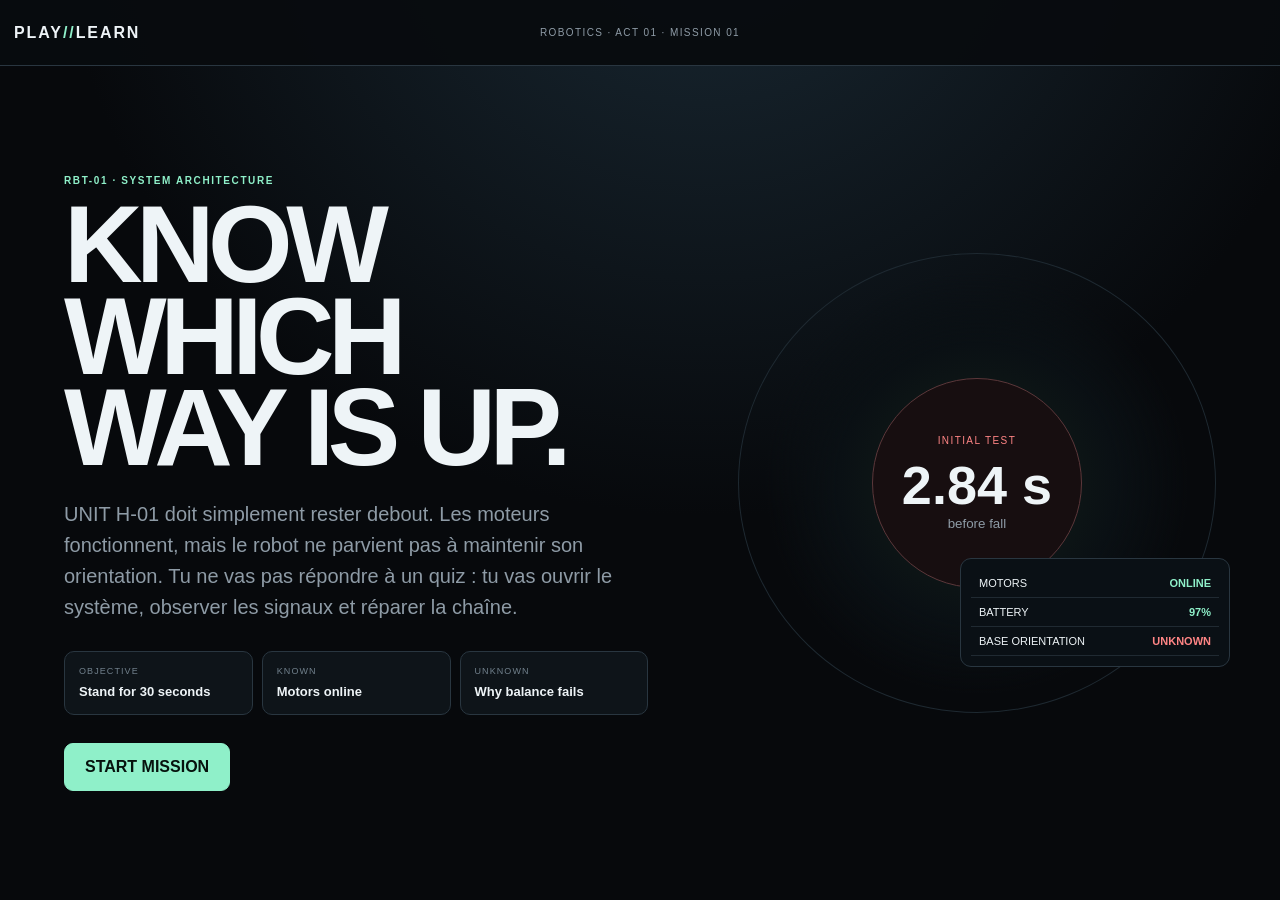
==== lab/index.html @ 09f9e892 "V005 UI — move mission controls into system panel" ====
<!doctype html>
<html lang="fr">
<head>
<meta charset="utf-8">
<meta name="viewport" content="width=device-width,initial-scale=1">
<meta name="description" content="PLAY//LEARN Robotics Mission 01 — Know Which Way Is Up">
<title>PLAY//LEARN — Mission 01</title>
<link rel="stylesheet" href="../assets/css/lab-v005.css">
</head>
<body>
<header class="topbar">
  <div class="topbar-inner">
    <a href="../" class="brand">PLAY<span>//</span>LEARN</a>
    <div class="mission-id">ROBOTICS · ACT 01 · MISSION 01</div>
    <div class="topbar-spacer" aria-hidden="true"></div>
  </div>
</header>

<main>
<section id="intro" class="intro">
  <div class="intro-copy">
    <div class="kicker">RBT-01 · SYSTEM ARCHITECTURE</div>
    <h1>KNOW WHICH<br>WAY IS UP.</h1>
    <p class="lead">UNIT H-01 doit simplement rester debout. Les moteurs fonctionnent, mais le robot ne parvient pas à maintenir son orientation. Tu ne vas pas répondre à un quiz : tu vas ouvrir le système, observer les signaux et réparer la chaîne.</p>
    <div class="brief">
      <div><span>OBJECTIVE</span><b>Stand for 30 seconds</b></div>
      <div><span>KNOWN</span><b>Motors online</b></div>
      <div><span>UNKNOWN</span><b>Why balance fails</b></div>
    </div>
    <button id="startBtn" class="primary big">START MISSION</button>
  </div>
  <div class="intro-visual">
    <div class="failure-card">
      <span>INITIAL TEST</span>
      <strong>2.84 s</strong>
      <small>before fall</small>
    </div>
    <div class="signal-stack">
      <div><span>MOTORS</span><b class="ok">ONLINE</b></div>
      <div><span>BATTERY</span><b class="ok">97%</b></div>
      <div><span>BASE ORIENTATION</span><b class="bad">UNKNOWN</b></div>
    </div>
  </div>
</section>

<section id="game" class="game hidden">
  <aside class="left panel">
    <div class="phase-block">
      <div class="kicker">LEARNING LOOP</div>
      <div id="phaseName" class="phase-name">HOOK</div>
      <div id="phaseGoal" class="phase-goal"></div>
      <div class="progress"><div id="progressFill"></div></div>
      <div id="phaseCount" class="phase-count">01 / 08</div>
    </div>

    <div id="instruction" class="instruction"></div>

    <div class="tool-section">
      <div class="section-label">LIVE CONTROLS</div>
      <div class="control-row">
        <label>IMU power</label>
        <button id="imuPower" class="toggle on">ONLINE</button>
      </div>
      <div id="sensorDelayControl" class="range-control locked">
        <label><span>Sensor data age</span><b id="delayValue">85 ms</b></label>
        <input id="sensorDelay" type="range" min="5" max="120" value="85">
      </div>
      <div id="controlDelayControl" class="range-control locked">
        <label><span>Control latency</span><b id="controlDelayValue">18 ms</b></label>
        <input id="controlDelay" type="range" min="5" max="90" value="18">
      </div>
    </div>

    <button id="continueBtn" class="primary wide" disabled>CONTINUE</button>
  </aside>

  <section class="center panel">
    <div class="stage-head">
      <div class="stage-title">
        <div class="kicker">PHYSICAL SYSTEM</div>
        <h2>Humanoid Lab</h2>
      </div>

      <div class="stage-actions">
        <button id="coachBtn" class="secondary utility-btn">ASK COACH</button>
        <button id="resetBtn" class="secondary utility-btn">RESET</button>
        <button id="runTestBtn" class="secondary run-btn">▶ RUN INITIAL TEST</button>
      </div>
    </div>

    <div id="stage" class="stage">
      <div class="floor"></div>
      <div class="balance-zone"></div>
      <div id="robot" class="robot">
        <div class="head"><div class="eye"></div></div>
        <div class="neck"></div>
        <div class="torso">
          <div class="imu-module" id="imuModule">IMU</div>
          <div class="compute-module">CPU</div>
        </div>
        <div class="arm left"></div>
        <div class="arm right"></div>
        <div class="leg left"><div class="foot"></div></div>
        <div class="leg right"><div class="foot"></div></div>
        <div class="grab-label">DRAG TORSO</div>
      </div>
      <div class="angle-guide">
        <span>-20°</span><span>0°</span><span>+20°</span>
      </div>
      <div id="failureStamp" class="failure-stamp hidden">FALL</div>
    </div>

    <div class="signals">
      <div class="signal">
        <span>ACTUAL BODY ANGLE</span>
        <b id="actualAngle">0.0°</b>
        <div class="signalbar"><i id="actualBar"></i></div>
      </div>
      <div class="signal">
        <span>IMU RAW</span>
        <b id="imuAngle">0.0°</b>
        <div class="signalbar"><i id="imuBar"></i></div>
      </div>
      <div class="signal">
        <span>ESTIMATED ANGLE</span>
        <b id="estimatedAngle">UNKNOWN</b>
        <div class="signalbar"><i id="estimateBar"></i></div>
      </div>
    </div>

    <div id="resultBox" class="result neutral">
      <strong>NO TEST RUN</strong>
      <span>Observe the system before making assumptions.</span>
    </div>
  </section>

  <aside class="right panel">
    <div class="kicker">SYSTEM FLOW</div>
    <h2>Information → Action</h2>
    <p class="micro">Les composants peuvent fonctionner séparément et pourtant le robot échoue si l'information n'arrive pas au bon endroit, au bon moment.</p>

    <div id="flow" class="flow">
      <div class="node" data-node="imu">
        <span>SENSOR</span><b>IMU</b><small id="imuNodeState">RAW DATA OK</small>
      </div>

      <div class="link broken" id="imuLink">
        <div class="wire"></div>
        <div id="plug" class="plug" title="Drag to estimator socket"></div>
        <div id="socket" class="socket"></div>
      </div>

      <div class="node" data-node="estimator">
        <span>ESTIMATION</span><b>STATE ESTIMATOR</b><small id="estNodeState">NO INPUT</small>
      </div>
      <div class="link fixed"><div class="wire"></div></div>
      <div class="node" data-node="control">
        <span>CONTROL</span><b>BALANCE CTRL</b><small id="controlNodeState">WAITING FOR STATE</small>
      </div>
      <div class="link fixed"><div class="wire"></div></div>
      <div class="node" data-node="motors">
        <span>PLANT</span><b>LEG MOTORS</b><small class="ok">ONLINE</small>
      </div>
    </div>

    <div class="diagnostics">
      <div class="section-label">DIAGNOSTICS</div>
      <div class="metric"><span>State confidence</span><b id="stateConfidence">0%</b></div>
      <div class="metric"><span>Control response</span><b id="controlResponse">92%</b></div>
      <div class="metric"><span>Balance margin</span><b id="balanceMargin">18%</b></div>
    </div>

    <div class="log-wrap">
      <div class="section-label">SYSTEM LOG</div>
      <pre id="systemLog">SYSTEM BOOT
MOTORS ........ ONLINE
IMU ........... ONLINE
STATE ......... UNAVAILABLE</pre>
    </div>
  </aside>
</section>

<div id="coachPanel" class="coach-panel hidden">
  <div class="coach-head">
    <div><span>PLAY//LEARN COACH</span><b>Contextual hint</b></div>
    <button id="closeCoach" class="ghost">×</button>
  </div>
  <p id="coachText"></p>
</div>

<div id="conceptReveal" class="modal hidden">
  <div class="modal-card">
    <div class="kicker">NAME WHAT YOU JUST DISCOVERED</div>
    <h2 id="conceptTitle">STATE ESTIMATION</h2>
    <p id="conceptText"></p>
    <div class="concept-chain">MEASUREMENT <span>→</span> ESTIMATE <span>→</span> CONTROL <span>→</span> ACTION</div>
    <button id="conceptContinue" class="primary">USE IT</button>
  </div>
</div>

<div id="completeModal" class="modal hidden">
  <div class="modal-card complete-card">
    <div class="kicker">MISSION COMPLETE</div>
    <h2>ORIENTATION STACK INSTALLED.</h2>
    <p>Tu n'as pas mémorisé une définition. Tu as observé un IMU, supprimé son signal, réparé sa connexion, corrigé son timing, puis distingué une panne de contrôle d'une panne de sensing.</p>
    <div class="mastery">
      <div><span>IMU</span><b>EXPLORED</b></div>
      <div><span>STATE ESTIMATION</span><b>APPLIED</b></div>
      <div><span>CONTROL</span><b>SEEN</b></div>
    </div>
    <div class="unlock-card"><span>PERSISTENT ROBOT UNLOCK</span><b>ORIENTATION STACK</b></div>
    <a href="../#campaign" class="primary buttonlink">RETURN TO CAMPAIGN</a>
  </div>
</div>

<script src="../assets/js/lab-v005.js"></script>
</body>
</html>
---- assets/css/lab-v005.css ----
*{box-sizing:border-box}
:root{
--bg:#07090c;--panel:#10161c;--panel2:#171f27;--line:#293640;--text:#eef4f7;
--muted:#8e9ba6;--mint:#8ff0c9;--bad:#ff8585;--warn:#f2cf73;--blue:#89b9ff;
}
body{margin:0;background:radial-gradient(circle at 55% -15%,#1a2a35,#07090c 52%);color:var(--text);font-family:Arial,Helvetica,sans-serif;min-height:100vh}
button,a{font:inherit}.hidden{display:none!important}
.topbar{
  height:66px;
  border-bottom:1px solid var(--line);
  background:#080b0ef0;
  position:sticky;
  top:0;
  z-index:30;
}
.topbar-inner{
  max-width:1560px;
  height:100%;
  margin:0 auto;
  padding:0 14px;
  display:grid;
  grid-template-columns:1fr auto 1fr;
  align-items:center;
}
.topbar-spacer{min-width:1px}
.brand{text-decoration:none;color:var(--text);font-weight:900;letter-spacing:.12em}.brand span{color:var(--mint)}
.mission-id{font-size:10px;letter-spacing:.14em;color:var(--muted)}
button,.buttonlink{border:1px solid var(--line);border-radius:9px;padding:10px 13px;cursor:pointer;text-decoration:none}
.primary{background:var(--mint);border-color:var(--mint);color:#06120d;font-weight:900}.secondary{background:#1a242c;color:var(--text)}.ghost{background:transparent;color:var(--muted)}
button:disabled{opacity:.28;cursor:not-allowed}.wide{width:100%;margin-top:16px}.big{padding:14px 20px}
.kicker,.section-label{font-size:10px;letter-spacing:.16em;color:var(--mint);font-weight:900}.section-label{color:#6f7f8c;margin-bottom:8px}
.intro{min-height:calc(100vh - 66px);max-width:1320px;margin:auto;padding:6vh 5vw;display:grid;grid-template-columns:1.1fr .9fr;align-items:center;gap:7vw}
.intro h1{font-size:clamp(60px,8.5vw,122px);line-height:.84;letter-spacing:-.06em;margin:13px 0 25px}.lead{font-size:20px;line-height:1.55;color:var(--muted);max-width:760px}.brief{display:grid;grid-template-columns:repeat(3,1fr);gap:9px;margin:28px 0}.brief div{padding:14px;border:1px solid var(--line);border-radius:10px;background:#0e1419}.brief span{display:block;font-size:9px;color:#71808c;letter-spacing:.12em;margin-bottom:6px}.brief b{font-size:13px}
.intro-visual{position:relative;min-height:460px;border:1px solid #1e2931;border-radius:50%;display:grid;place-items:center;background:radial-gradient(circle,#142119 0,#0a1014 42%,transparent 64%)}.failure-card{width:210px;height:210px;border-radius:50%;display:flex;flex-direction:column;align-items:center;justify-content:center;border:1px solid #5b373a;background:#170e10}.failure-card span{font-size:10px;color:var(--bad);letter-spacing:.14em}.failure-card strong{font-size:54px;margin-top:8px}.failure-card small{color:var(--muted)}
.signal-stack{position:absolute;right:-15px;bottom:45px;width:270px;background:#0a1015;border:1px solid var(--line);border-radius:11px;padding:10px}.signal-stack div{display:flex;justify-content:space-between;padding:8px;border-bottom:1px solid #202a32;font-size:11px}.ok{color:var(--mint)!important}.bad{color:var(--bad)!important}

.game{max-width:1560px;margin:auto;padding:14px;display:grid;grid-template-columns:285px minmax(560px,1fr) 330px;gap:10px;min-height:calc(100vh - 66px)}
.panel{background:linear-gradient(180deg,var(--panel2),var(--panel));border:1px solid var(--line);border-radius:13px;padding:15px}.left,.right{align-self:stretch}
.phase-name{font-size:31px;font-weight:900;letter-spacing:-.03em;margin-top:5px}.phase-goal{font-size:12px;color:var(--muted);line-height:1.45;margin:8px 0 13px}.progress{height:6px;background:#212a31;border-radius:7px;overflow:hidden}.progress div{height:100%;background:var(--mint);transition:.3s}.phase-count{text-align:right;font-size:9px;color:#64727d;margin-top:5px}
.instruction{min-height:130px;margin:16px 0;padding:14px;border:1px solid #33423e;border-radius:10px;background:#0b1312;font-size:13px;line-height:1.55}.instruction b{color:var(--mint)}
.tool-section{margin-top:12px}.control-row{display:flex;align-items:center;justify-content:space-between;padding:11px 0;border-bottom:1px solid #222d35;font-size:12px}.toggle{background:#18241f;color:var(--mint)}.toggle.off{background:#211416;color:var(--bad);border-color:#58363a}
.range-control{padding:12px 0;border-bottom:1px solid #222d35}.range-control label{display:flex;justify-content:space-between;font-size:11px}.range-control label b{color:var(--mint)}input[type=range]{width:100%;margin-top:8px}.range-control.locked{opacity:.25;pointer-events:none}

.stage-head{
  min-height:52px;
  display:flex;
  align-items:flex-start;
  justify-content:space-between;
  gap:18px;
}
.stage-title{
  flex:1 1 auto;
  min-width:0;
}
.stage-actions{
  flex:0 0 auto;
  display:flex;
  align-items:center;
  justify-content:flex-end;
  gap:7px;
  padding-top:0;
}
.stage-actions button{
  white-space:nowrap;
}
.utility-btn{
  min-width:82px;
  height:36px;
  padding:0 12px;
  color:#a9b6be;
  background:#131c23;
}
.utility-btn:hover{
  color:var(--text);
  border-color:#465763;
  background:#19242c;
}
.run-btn{
  height:36px;
  min-width:145px;
  padding:0 14px;
  color:var(--text);
  background:#172129;
}.stage-head h2,.right h2{margin:4px 0 8px;font-size:25px}.stage{height:535px;border:1px solid #202a32;border-radius:12px;background:
linear-gradient(transparent 49.8%,#141c22 50%,transparent 50.2%),
linear-gradient(90deg,transparent 49.8%,#141c22 50%,transparent 50.2%),#090e12;
position:relative;overflow:hidden;margin-top:8px;touch-action:none}.floor{position:absolute;left:0;right:0;bottom:72px;height:2px;background:#4c5862}.balance-zone{position:absolute;bottom:66px;left:50%;transform:translateX(-50%);width:140px;height:12px;border:1px solid #395448;border-radius:50%;background:#10201a}
.robot{position:absolute;width:270px;height:420px;left:50%;bottom:75px;transform:translateX(-50%) rotate(0deg);transform-origin:50% 88%;transition:transform .12s;cursor:ew-resize;user-select:none}
.head{position:absolute;left:98px;top:5px;width:74px;height:60px;border:2px solid #83929d;border-radius:14px;background:#222e37}.eye{width:28px;height:7px;background:var(--mint);border-radius:6px;margin:24px auto}.neck{position:absolute;left:126px;top:65px;width:18px;height:23px;background:#697680}.torso{position:absolute;left:65px;top:88px;width:140px;height:146px;border:2px solid #82919d;border-radius:18px;background:#27343e}.imu-module{position:absolute;left:18px;top:24px;padding:7px 9px;background:#17372b;border:1px solid #4e7a69;color:var(--mint);font-size:9px;font-weight:900;border-radius:5px}.compute-module{position:absolute;right:16px;bottom:23px;padding:7px 9px;background:#1e2932;border:1px solid #45535e;color:#a5b1b9;font-size:9px;font-weight:900;border-radius:5px}.arm{position:absolute;top:102px;width:27px;height:145px;background:#6d7a84;border-radius:9px}.arm.left{left:30px;transform:rotate(7deg)}.arm.right{right:30px;transform:rotate(-7deg)}.leg{position:absolute;top:234px;width:38px;height:150px;background:#78858f;border-radius:8px}.leg.left{left:80px}.leg.right{right:80px}.foot{position:absolute;bottom:-20px;width:65px;height:22px;background:#303a43;border-radius:6px}.leg.left .foot{right:0}.leg.right .foot{left:0}.grab-label{position:absolute;left:94px;top:160px;font-size:8px;letter-spacing:.12em;color:#72808a;pointer-events:none}.angle-guide{position:absolute;bottom:16px;left:15%;right:15%;display:flex;justify-content:space-between;color:#56636d;font-size:9px}.failure-stamp{position:absolute;right:35px;top:30px;color:var(--bad);font-size:30px;font-weight:900;letter-spacing:.12em;transform:rotate(-8deg);border:2px solid var(--bad);padding:6px 9px}
.signals{display:grid;grid-template-columns:repeat(3,1fr);gap:7px;margin-top:8px}.signal{padding:11px;border:1px solid #222e36;border-radius:9px;background:#0c1115}.signal span{display:block;font-size:8px;letter-spacing:.1em;color:#667580}.signal b{display:block;font-size:18px;margin:5px 0}.signalbar{height:4px;background:#202830;border-radius:5px;overflow:hidden}.signalbar i{display:block;height:100%;width:50%;background:var(--mint);transition:.15s}
.result{margin-top:8px;padding:12px;border:1px solid var(--line);border-radius:9px;display:flex;justify-content:space-between;gap:15px;font-size:11px}.result span{color:var(--muted)}.result.pass{border-color:#365c50;background:#0c1713}.result.pass strong{color:var(--mint)}.result.fail{border-color:#693c40;background:#180f11}.result.fail strong{color:var(--bad)}

.micro{font-size:11px;color:var(--muted);line-height:1.45}.flow{margin:14px 0}.node{border:1px solid var(--line);border-radius:10px;padding:10px;background:#0b1015}.node span{display:block;font-size:8px;letter-spacing:.12em;color:#667681}.node b{font-size:13px}.node small{display:block;margin-top:4px;color:var(--muted)}.link{height:42px;position:relative}.link .wire{position:absolute;left:50%;top:0;bottom:0;width:1px;background:#53616b}.link.broken .wire{height:17px}.plug{position:absolute;width:16px;height:16px;left:calc(50% - 8px);top:11px;border-radius:50%;background:var(--warn);border:2px solid #7a682e;cursor:grab;z-index:4}.socket{position:absolute;width:20px;height:20px;left:calc(50% - 10px);bottom:-2px;border-radius:50%;border:2px dashed #53616b;background:#0b1015}.link.connected .wire{height:100%;background:var(--mint)}.link.connected .plug{bottom:-1px;top:auto;background:var(--mint);border-color:#4c7867}.link.connected .socket{border-style:solid;border-color:var(--mint)}
.diagnostics{margin-top:15px}.metric{display:flex;justify-content:space-between;padding:9px 0;border-bottom:1px solid #222c34;font-size:11px}.metric b{color:var(--mint)}.log-wrap{margin-top:15px}.log-wrap pre{white-space:pre-wrap;background:#080c10;border:1px solid #202a32;border-radius:8px;padding:10px;font-size:10px;line-height:1.5;color:#94a4af;min-height:112px}

.coach-panel{position:fixed;right:22px;top:82px;width:min(390px,calc(100vw - 44px));padding:15px;border:1px solid #385348;background:#0a1310;box-shadow:0 20px 60px #0008;border-radius:12px;z-index:50}.coach-head{display:flex;justify-content:space-between}.coach-head span{display:block;color:var(--mint);font-size:9px;letter-spacing:.14em}.coach-head b{font-size:14px}.coach-panel p{color:#b6c3ca;line-height:1.5;font-size:13px}
.modal{position:fixed;inset:0;background:#05070adc;display:grid;place-items:center;padding:20px;z-index:70}.modal-card{width:min(680px,100%);background:linear-gradient(180deg,#182129,#0e1419);border:1px solid #33414b;border-radius:15px;padding:28px}.modal-card h2{font-size:42px;letter-spacing:-.04em;margin:8px 0 12px}.modal-card p{color:#a9b6be;line-height:1.55}.concept-chain{margin:22px 0;padding:15px;border:1px solid #31423c;background:#0b1412;border-radius:9px;display:flex;justify-content:space-between;color:#9fb0b8;font-size:11px;font-weight:900}.concept-chain span{color:var(--mint)}.mastery{display:grid;grid-template-columns:repeat(3,1fr);gap:7px;margin:20px 0}.mastery div,.unlock-card{border:1px solid #2d3b45;border-radius:9px;padding:12px}.mastery span,.unlock-card span{display:block;font-size:8px;letter-spacing:.12em;color:#70808b}.mastery b{display:block;margin-top:5px;color:var(--mint)}.unlock-card{margin:10px 0 20px;border-color:#426456;background:#0d1713}.unlock-card b{display:block;font-size:25px;color:var(--mint);margin-top:5px}
@media(max-width:1150px){.game{grid-template-columns:250px 1fr}.right{grid-column:1/-1}.flow{display:grid;grid-template-columns:1fr 42px 1fr 42px 1fr 42px 1fr;align-items:center}.link{height:auto;min-height:40px}.link .wire{left:0;right:0;top:50%;bottom:auto;width:auto;height:1px}.link.broken .wire{width:40%}.plug{left:30%;top:calc(50% - 8px)}.socket{right:-2px;left:auto;bottom:auto;top:calc(50% - 10px)}.link.connected .wire{width:100%;height:1px}.link.connected .plug{right:-1px;left:auto;top:calc(50% - 8px);bottom:auto}}
@media(max-width:820px){.mission-id{display:none}.intro{grid-template-columns:1fr}.intro-visual{min-height:360px}.brief{grid-template-columns:1fr}.game{grid-template-columns:1fr}.signals{grid-template-columns:1fr}.stage{height:500px}.flow{display:block}.link{height:42px}.link .wire{left:50%;right:auto;top:0;bottom:0;width:1px;height:auto}.link.broken .wire{width:1px;height:17px}.plug{left:calc(50% - 8px);top:11px}.socket{left:calc(50% - 10px);right:auto;bottom:-2px;top:auto}.link.connected .wire{height:100%;width:1px}.link.connected .plug{left:calc(50% - 8px);bottom:-1px;top:auto}.mastery{grid-template-columns:1fr}}


/* V005 LAYOUT REWRITE — mission controls belong to the physical-system header */
@media(max-width:900px){
  .topbar-inner{
    grid-template-columns:1fr auto;
  }
  .topbar-spacer{
    display:none;
  }
  .mission-id{
    text-align:right;
  }
  .stage-head{
    display:block;
  }
  .stage-actions{
    justify-content:flex-start;
    margin-top:10px;
    flex-wrap:wrap;
  }
}
@media(max-width:560px){
  .stage-actions{
    display:grid;
    grid-template-columns:1fr 1fr;
  }
  .stage-actions .run-btn{
    grid-column:1/-1;
    width:100%;
  }
  .utility-btn{
    width:100%;
  }
}
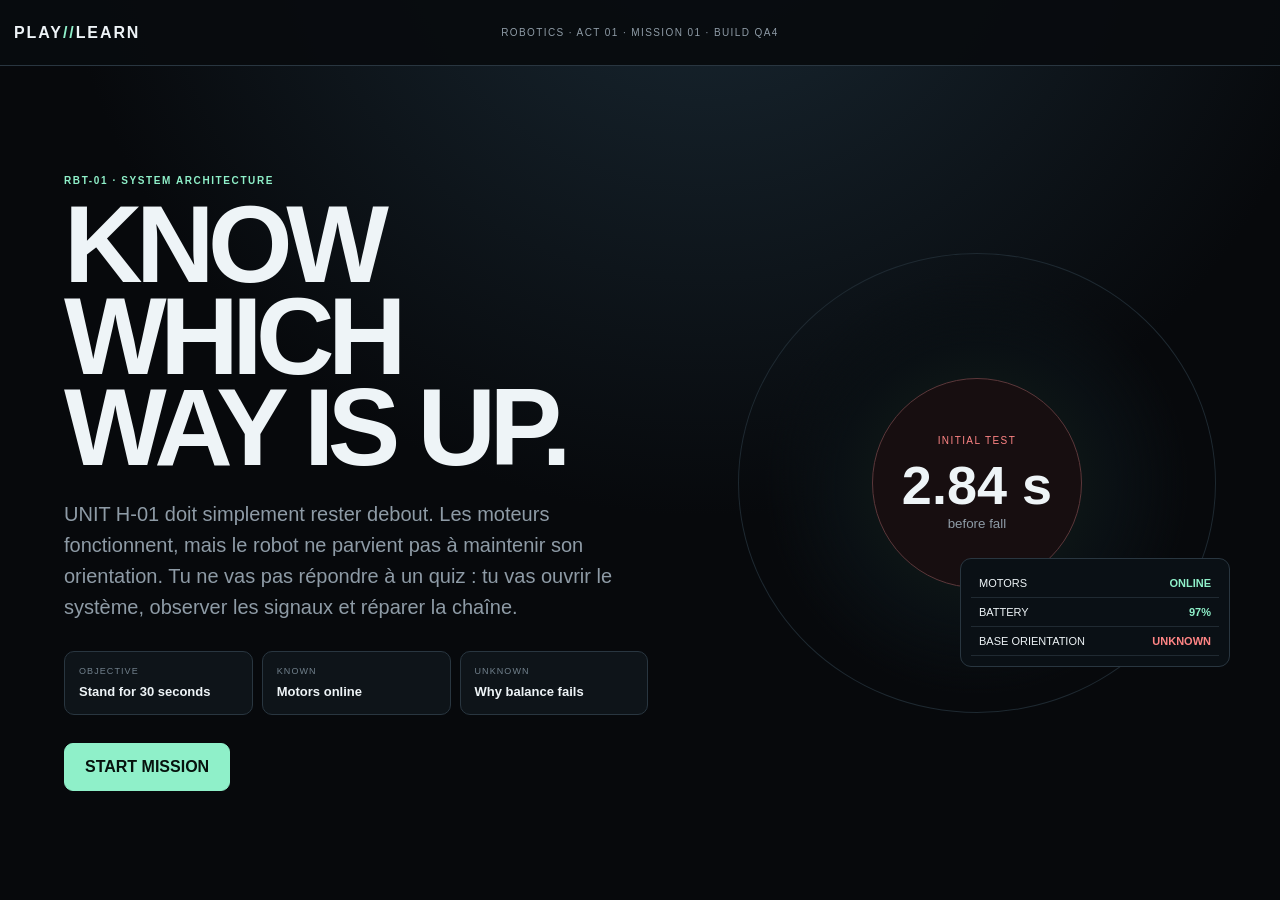
==== commit dad46aae: "QA4 — force coherent Mission 01 assets and build marker" ====
--- a/lab/index.html
+++ b/lab/index.html
@@ -5,13 +5,13 @@
 <meta name="viewport" content="width=device-width,initial-scale=1">
 <meta name="description" content="PLAY//LEARN Robotics Mission 01 — Know Which Way Is Up">
 <title>PLAY//LEARN — Mission 01</title>
-<link rel="stylesheet" href="../assets/css/lab-v005.css">
+<link rel="stylesheet" href="../assets/css/lab-v005.css?v=qa4-20260810">
 </head>
 <body>
 <header class="topbar">
   <div class="topbar-inner">
     <a href="../" class="brand">PLAY<span>//</span>LEARN</a>
-    <div class="mission-id">ROBOTICS · ACT 01 · MISSION 01</div>
+    <div class="mission-id">ROBOTICS · ACT 01 · MISSION 01 · BUILD QA4</div>
     <div class="topbar-spacer" aria-hidden="true"></div>
   </div>
 </header>
@@ -27,7 +27,7 @@
       <div><span>KNOWN</span><b>Motors online</b></div>
       <div><span>UNKNOWN</span><b>Why balance fails</b></div>
     </div>
-    <button id="startBtn" class="primary big">START MISSION</button>
+    <button id="startBtn" type="button" class="primary big">START MISSION</button>
   </div>
   <div class="intro-visual">
     <div class="failure-card">
@@ -55,9 +55,17 @@
 
     <div id="instruction" class="instruction"></div>
 
+    <div id="taskStatus" class="task-status">
+      <div class="task-status-head">
+        <span>NEXT ACTION</span>
+        <b id="nextActionTitle">RUN INITIAL TEST</b>
+      </div>
+      <div id="taskChecklist" class="task-checklist"></div>
+    </div>
+
     <div class="tool-section">
       <div class="section-label">LIVE CONTROLS</div>
-      <div class="control-row">
+      <div id="imuPowerControl" class="control-row">
         <label>IMU power</label>
         <button id="imuPower" class="toggle on">ONLINE</button>
       </div>
@@ -70,15 +78,13 @@
         <input id="controlDelay" type="range" min="5" max="90" value="18">
       </div>
     </div>
-
-    <button id="continueBtn" class="primary wide" disabled>CONTINUE</button>
   </aside>
 
   <section class="center panel">
     <div class="stage-head">
       <div class="stage-title">
         <div class="kicker">PHYSICAL SYSTEM</div>
-        <h2>Humanoid Lab</h2>
+        <h2>H-01 Systems Lab</h2>
       </div>
 
       <div class="stage-actions">
@@ -102,7 +108,7 @@
         <div class="arm right"></div>
         <div class="leg left"><div class="foot"></div></div>
         <div class="leg right"><div class="foot"></div></div>
-        <div class="grab-label">DRAG TORSO</div>
+        <div id="grab-label" class="grab-label">DRAG LEFT ↔ RIGHT</div>
       </div>
       <div class="angle-guide">
         <span>-20°</span><span>0°</span><span>+20°</span>
@@ -146,8 +152,9 @@
 
       <div class="link broken" id="imuLink">
         <div class="wire"></div>
-        <div id="plug" class="plug" title="Drag to estimator socket"></div>
-        <div id="socket" class="socket"></div>
+        <div id="plug" class="plug" title="Drag or click to connect"></div>
+        <div id="socket" class="socket" title="Estimator input socket"></div>
+        <div id="connectHint" class="connect-hint">DRAG OR CLICK</div>
       </div>
 
       <div class="node" data-node="estimator">
@@ -179,6 +186,8 @@
     </div>
   </aside>
 </section>
+
+<div id="phaseToast" class="phase-toast hidden"></div>
 
 <div id="coachPanel" class="coach-panel hidden">
   <div class="coach-head">
@@ -209,10 +218,13 @@
       <div><span>CONTROL</span><b>SEEN</b></div>
     </div>
     <div class="unlock-card"><span>PERSISTENT ROBOT UNLOCK</span><b>ORIENTATION STACK</b></div>
-    <a href="../#campaign" class="primary buttonlink">RETURN TO CAMPAIGN</a>
+    <div class="complete-actions">
+      <a href="../#campaign" class="secondary buttonlink">CAMPAIGN</a>
+      <a href="./mission-02.html" class="primary buttonlink">NEXT MISSION →</a>
+    </div>
   </div>
 </div>
 
-<script src="../assets/js/lab-v005.js"></script>
+<script src="../assets/js/lab-v005.js?v=qa4-20260810"></script>
 </body>
 </html>
--- a/assets/css/lab-v005.css
+++ b/assets/css/lab-v005.css
@@ -132,3 +132,22 @@
     width:100%;
   }
 }
+
+.complete-actions{display:flex;gap:8px;align-items:center}
+
+
+/* === MISSION 01 QA / GUIDANCE FIX === */
+.task-status{margin:12px 0 16px;padding:12px;border:1px solid #33443e;border-radius:10px;background:#0a1210}
+.task-status-head span{display:block;font-size:8px;letter-spacing:.14em;color:#6f8179;margin-bottom:4px}
+.task-status-head b{display:block;color:var(--mint);font-size:12px;line-height:1.3}
+.task-checklist{display:grid;gap:6px;margin-top:10px}
+.check-item{display:flex;gap:8px;align-items:center;color:#80909b;font-size:10px}
+.check-item i{font-style:normal;width:14px;color:#65747e}.check-item.done{color:#c8d5d0}.check-item.done i{color:var(--mint)}
+.control-row.locked{opacity:.25;pointer-events:none}
+.focus-target{position:relative;z-index:6;box-shadow:0 0 0 1px var(--mint),0 0 0 5px #8ff0c912,0 0 28px #8ff0c91e!important;animation:focusPulse 1.35s ease-in-out infinite}
+@keyframes focusPulse{50%{box-shadow:0 0 0 1px var(--mint),0 0 0 8px #8ff0c90b,0 0 38px #8ff0c928}}
+.robot.focus-target{border-radius:18px}.grab-label{background:#0b1713dd;border:1px solid #426557;border-radius:6px;padding:6px 8px;color:var(--mint)!important;font-weight:900;letter-spacing:.1em;left:82px!important;top:154px!important}
+.connect-hint{position:absolute;left:calc(50% + 20px);top:8px;font-size:7px;letter-spacing:.1em;color:var(--warn);white-space:nowrap}
+.plug.selected{box-shadow:0 0 0 4px #f2cf7322,0 0 16px #f2cf73;background:#ffe18b}.socket.focus-target{box-shadow:0 0 0 2px var(--mint),0 0 18px #8ff0c933!important}
+.phase-toast{position:fixed;left:50%;top:84px;transform:translateX(-50%);z-index:90;padding:10px 14px;border-radius:8px;border:1px solid #436254;background:#0b1713;color:var(--mint);font-size:10px;font-weight:900;letter-spacing:.1em;box-shadow:0 12px 35px #0008}
+.result b{color:var(--mint)}
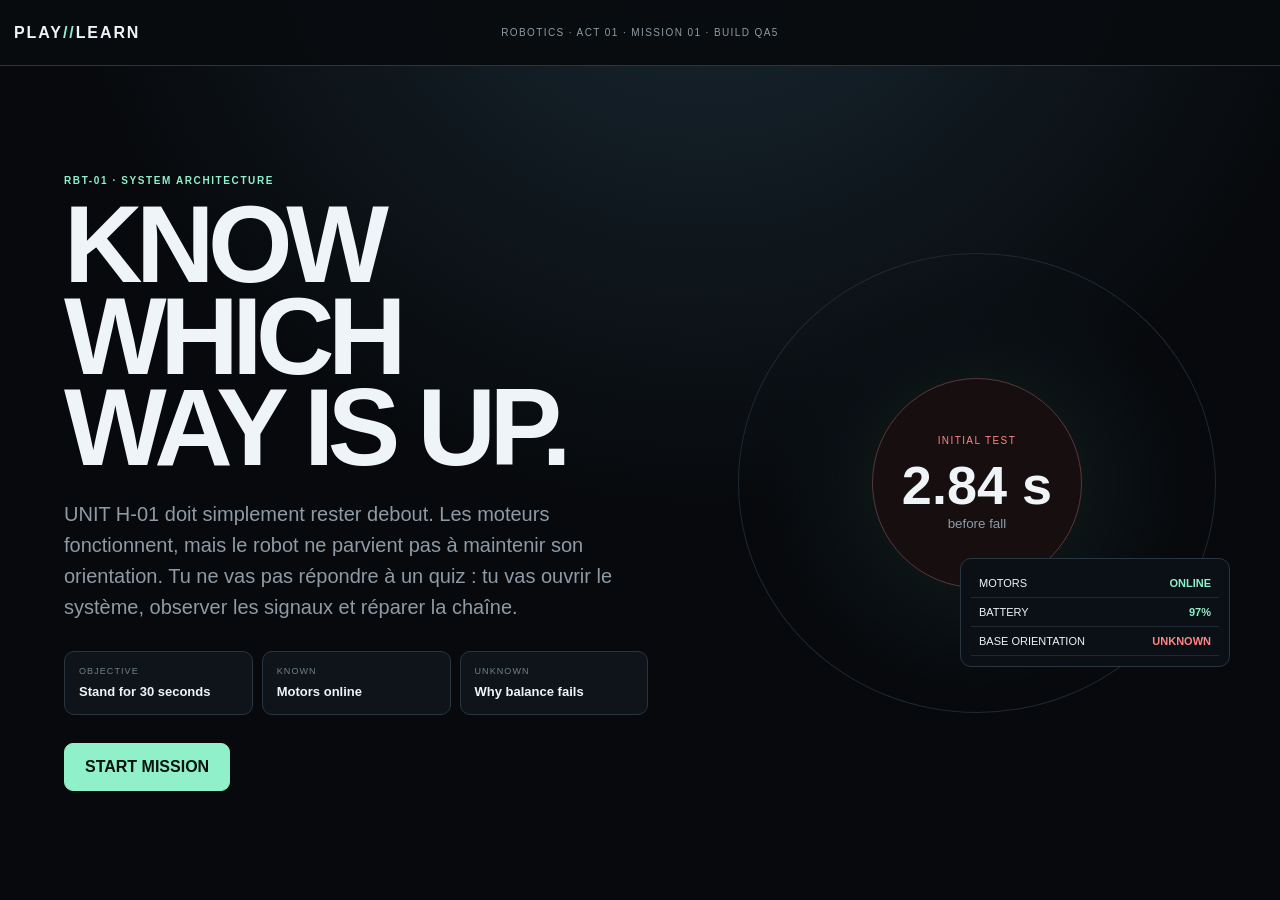
==== commit f7da128a: "QA5 Mission 01 — load pedagogical investigation build" ====
--- a/lab/index.html
+++ b/lab/index.html
@@ -5,13 +5,14 @@
 <meta name="viewport" content="width=device-width,initial-scale=1">
 <meta name="description" content="PLAY//LEARN Robotics Mission 01 — Know Which Way Is Up">
 <title>PLAY//LEARN — Mission 01</title>
-<link rel="stylesheet" href="../assets/css/lab-v005.css?v=qa4-20260810">
+<link rel="stylesheet" href="../assets/css/lab-v005.css?v=qa5-20260810">
+<link rel="stylesheet" href="../assets/css/mission-qa5.css?v=qa5-20260810">
 </head>
 <body>
 <header class="topbar">
   <div class="topbar-inner">
     <a href="../" class="brand">PLAY<span>//</span>LEARN</a>
-    <div class="mission-id">ROBOTICS · ACT 01 · MISSION 01 · BUILD QA4</div>
+    <div class="mission-id">ROBOTICS · ACT 01 · MISSION 01 · BUILD QA5</div>
     <div class="topbar-spacer" aria-hidden="true"></div>
   </div>
 </header>
@@ -55,17 +56,14 @@
 
     <div id="instruction" class="instruction"></div>
 
-    <div id="taskStatus" class="task-status">
-      <div class="task-status-head">
-        <span>NEXT ACTION</span>
-        <b id="nextActionTitle">RUN INITIAL TEST</b>
-      </div>
+    <div id="taskStatus" class="task-status hidden">
+      <div class="task-status-head"><span>NEXT ACTION</span><b id="nextActionTitle"></b></div>
       <div id="taskChecklist" class="task-checklist"></div>
     </div>
 
     <div class="tool-section">
       <div class="section-label">LIVE CONTROLS</div>
-      <div id="imuPowerControl" class="control-row">
+      <div id="imuPowerControl" class="control-row locked">
         <label>IMU power</label>
         <button id="imuPower" class="toggle on">ONLINE</button>
       </div>
@@ -86,7 +84,6 @@
         <div class="kicker">PHYSICAL SYSTEM</div>
         <h2>H-01 Systems Lab</h2>
       </div>
-
       <div class="stage-actions">
         <button id="coachBtn" class="secondary utility-btn">ASK COACH</button>
         <button id="resetBtn" class="secondary utility-btn">RESET</button>
@@ -95,136 +92,55 @@
     </div>
 
     <div id="stage" class="stage">
-      <div class="floor"></div>
-      <div class="balance-zone"></div>
+      <div class="floor"></div><div class="balance-zone"></div>
       <div id="robot" class="robot">
-        <div class="head"><div class="eye"></div></div>
-        <div class="neck"></div>
-        <div class="torso">
-          <div class="imu-module" id="imuModule">IMU</div>
-          <div class="compute-module">CPU</div>
-        </div>
-        <div class="arm left"></div>
-        <div class="arm right"></div>
-        <div class="leg left"><div class="foot"></div></div>
-        <div class="leg right"><div class="foot"></div></div>
+        <div class="head"><div class="eye"></div></div><div class="neck"></div>
+        <div class="torso"><div class="imu-module" id="imuModule">IMU</div><div class="compute-module">CPU</div></div>
+        <div class="arm left"></div><div class="arm right"></div>
+        <div class="leg left"><div class="foot"></div></div><div class="leg right"><div class="foot"></div></div>
         <div id="grab-label" class="grab-label">DRAG LEFT ↔ RIGHT</div>
       </div>
-      <div class="angle-guide">
-        <span>-20°</span><span>0°</span><span>+20°</span>
-      </div>
+      <div class="angle-guide"><span>-20°</span><span>0°</span><span>+20°</span></div>
       <div id="failureStamp" class="failure-stamp hidden">FALL</div>
     </div>
 
     <div class="signals">
-      <div class="signal">
-        <span>ACTUAL BODY ANGLE</span>
-        <b id="actualAngle">0.0°</b>
-        <div class="signalbar"><i id="actualBar"></i></div>
-      </div>
-      <div class="signal">
-        <span>IMU RAW</span>
-        <b id="imuAngle">0.0°</b>
-        <div class="signalbar"><i id="imuBar"></i></div>
-      </div>
-      <div class="signal">
-        <span>ESTIMATED ANGLE</span>
-        <b id="estimatedAngle">UNKNOWN</b>
-        <div class="signalbar"><i id="estimateBar"></i></div>
-      </div>
+      <div class="signal"><span>ACTUAL BODY ANGLE</span><b id="actualAngle">0.0°</b><div class="signalbar"><i id="actualBar"></i></div></div>
+      <div class="signal"><span>IMU RAW</span><b id="imuAngle">0.0°</b><div class="signalbar"><i id="imuBar"></i></div></div>
+      <div class="signal"><span>ESTIMATED ANGLE</span><b id="estimatedAngle">UNKNOWN</b><div class="signalbar"><i id="estimateBar"></i></div></div>
     </div>
-
-    <div id="resultBox" class="result neutral">
-      <strong>NO TEST RUN</strong>
-      <span>Observe the system before making assumptions.</span>
-    </div>
+    <div id="resultBox" class="result neutral"><strong>NO TEST RUN</strong><span>Observe the system before making assumptions.</span></div>
   </section>
 
   <aside class="right panel">
-    <div class="kicker">SYSTEM FLOW</div>
-    <h2>Information → Action</h2>
+    <div class="kicker">SYSTEM FLOW</div><h2>Information → Action</h2>
     <p class="micro">Les composants peuvent fonctionner séparément et pourtant le robot échoue si l'information n'arrive pas au bon endroit, au bon moment.</p>
-
     <div id="flow" class="flow">
-      <div class="node" data-node="imu">
-        <span>SENSOR</span><b>IMU</b><small id="imuNodeState">RAW DATA OK</small>
-      </div>
-
-      <div class="link broken" id="imuLink">
-        <div class="wire"></div>
-        <div id="plug" class="plug" title="Drag or click to connect"></div>
-        <div id="socket" class="socket" title="Estimator input socket"></div>
-        <div id="connectHint" class="connect-hint">DRAG OR CLICK</div>
-      </div>
-
-      <div class="node" data-node="estimator">
-        <span>ESTIMATION</span><b>STATE ESTIMATOR</b><small id="estNodeState">NO INPUT</small>
-      </div>
+      <div class="node" data-node="imu"><span>SENSOR</span><b>IMU</b><small id="imuNodeState">RAW DATA OK</small></div>
+      <div class="link broken" id="imuLink"><div class="wire"></div><div id="plug" class="plug" title="Sensor output"></div><div id="socket" class="socket" title="Estimator input"></div><div id="connectHint" class="connect-hint hidden">SELECT OUTPUT → INPUT</div></div>
+      <div class="node" data-node="estimator"><span>ESTIMATION</span><b>STATE ESTIMATOR</b><small id="estNodeState">NO INPUT</small></div>
       <div class="link fixed"><div class="wire"></div></div>
-      <div class="node" data-node="control">
-        <span>CONTROL</span><b>BALANCE CTRL</b><small id="controlNodeState">WAITING FOR STATE</small>
-      </div>
+      <div class="node" data-node="control"><span>CONTROL</span><b>BALANCE CTRL</b><small id="controlNodeState">WAITING FOR STATE</small></div>
       <div class="link fixed"><div class="wire"></div></div>
-      <div class="node" data-node="motors">
-        <span>PLANT</span><b>LEG MOTORS</b><small class="ok">ONLINE</small>
-      </div>
+      <div class="node" data-node="motors"><span>PLANT</span><b>LEG MOTORS</b><small class="ok">ONLINE</small></div>
     </div>
-
     <div class="diagnostics">
       <div class="section-label">DIAGNOSTICS</div>
       <div class="metric"><span>State confidence</span><b id="stateConfidence">0%</b></div>
       <div class="metric"><span>Control response</span><b id="controlResponse">92%</b></div>
       <div class="metric"><span>Balance margin</span><b id="balanceMargin">18%</b></div>
     </div>
-
-    <div class="log-wrap">
-      <div class="section-label">SYSTEM LOG</div>
-      <pre id="systemLog">SYSTEM BOOT
+    <div class="log-wrap"><div class="section-label">SYSTEM LOG</div><pre id="systemLog">SYSTEM BOOT
 MOTORS ........ ONLINE
 IMU ........... ONLINE
-STATE ......... UNAVAILABLE</pre>
-    </div>
+STATE ......... UNAVAILABLE</pre></div>
   </aside>
 </section>
 
-<div id="phaseToast" class="phase-toast hidden"></div>
+<div id="coachPanel" class="coach-panel hidden"><div class="coach-head"><div><span>PLAY//LEARN COACH</span><b>Contextual hint</b></div><button id="closeCoach" class="ghost">×</button></div><p id="coachText"></p></div>
+<div id="conceptReveal" class="modal hidden"><div class="modal-card"><div class="kicker">NAME WHAT YOU JUST DISCOVERED</div><h2 id="conceptTitle">STATE ESTIMATION</h2><p id="conceptText"></p><div class="concept-chain">MEASUREMENT <span>→</span> ESTIMATE <span>→</span> CONTROL <span>→</span> ACTION</div><button id="conceptContinue" class="primary">USE IT</button></div></div>
+<div id="completeModal" class="modal hidden"><div class="modal-card complete-card"><div class="kicker">MISSION COMPLETE</div><h2>ORIENTATION STACK INSTALLED.</h2><p>Tu as distingué l'état physique, la mesure, l'estimation et le contrôle à partir de leurs conséquences.</p><div class="mastery"><div><span>IMU</span><b>EXPLORED</b></div><div><span>STATE ESTIMATION</span><b>APPLIED</b></div><div><span>CONTROL</span><b>SEEN</b></div></div><div class="unlock-card"><span>PERSISTENT ROBOT UNLOCK</span><b>ORIENTATION STACK</b></div><div class="complete-actions"><a href="../#campaign" class="secondary buttonlink">CAMPAIGN</a><a href="./mission-02.html" class="primary buttonlink">NEXT MISSION →</a></div></div></div>
 
-<div id="coachPanel" class="coach-panel hidden">
-  <div class="coach-head">
-    <div><span>PLAY//LEARN COACH</span><b>Contextual hint</b></div>
-    <button id="closeCoach" class="ghost">×</button>
-  </div>
-  <p id="coachText"></p>
-</div>
-
-<div id="conceptReveal" class="modal hidden">
-  <div class="modal-card">
-    <div class="kicker">NAME WHAT YOU JUST DISCOVERED</div>
-    <h2 id="conceptTitle">STATE ESTIMATION</h2>
-    <p id="conceptText"></p>
-    <div class="concept-chain">MEASUREMENT <span>→</span> ESTIMATE <span>→</span> CONTROL <span>→</span> ACTION</div>
-    <button id="conceptContinue" class="primary">USE IT</button>
-  </div>
-</div>
-
-<div id="completeModal" class="modal hidden">
-  <div class="modal-card complete-card">
-    <div class="kicker">MISSION COMPLETE</div>
-    <h2>ORIENTATION STACK INSTALLED.</h2>
-    <p>Tu n'as pas mémorisé une définition. Tu as observé un IMU, supprimé son signal, réparé sa connexion, corrigé son timing, puis distingué une panne de contrôle d'une panne de sensing.</p>
-    <div class="mastery">
-      <div><span>IMU</span><b>EXPLORED</b></div>
-      <div><span>STATE ESTIMATION</span><b>APPLIED</b></div>
-      <div><span>CONTROL</span><b>SEEN</b></div>
-    </div>
-    <div class="unlock-card"><span>PERSISTENT ROBOT UNLOCK</span><b>ORIENTATION STACK</b></div>
-    <div class="complete-actions">
-      <a href="../#campaign" class="secondary buttonlink">CAMPAIGN</a>
-      <a href="./mission-02.html" class="primary buttonlink">NEXT MISSION →</a>
-    </div>
-  </div>
-</div>
-
-<script src="../assets/js/lab-v005.js?v=qa4-20260810"></script>
+<script src="../assets/js/lab-m01-qa5.js?v=qa5-20260810"></script>
 </body>
 </html>
--- a/assets/css/mission-qa5.css
+++ b/assets/css/mission-qa5.css
@@ -0,0 +1,17 @@
+/* QA5 shared pedagogy + layout overlay */
+.investigation{margin:12px 0 14px;padding:12px;border:1px solid #30423c;border-radius:10px;background:#0b1312}
+.investigation-label,.evidence-label{font-size:8px;letter-spacing:.14em;color:#70808b;font-weight:900}
+.investigation-question{margin:5px 0 11px;color:#dce7ec;font-size:11px;line-height:1.45}
+.evidence-list{display:grid;gap:5px}.evidence{display:grid;grid-template-columns:14px 1fr;gap:5px;font-size:9px;color:#71808b;align-items:start}.evidence i{font-style:normal;color:#56636d}.evidence.captured{color:#aebbc3}.evidence.captured i{color:var(--mint)}
+/* The game may guide attention, but it must not display answer buttons. */
+.qa-actions,.qa-note,.qa-status{display:none!important}
+/* Make actual controls feel interactive. */
+.range-control:not(.locked) input[type=range]{cursor:ew-resize}.control-row:not(.locked){border-radius:8px;padding-left:6px;padding-right:6px;background:#10201955}.control-row.locked{opacity:.25;pointer-events:none}
+.plug.selected{box-shadow:0 0 0 3px #f2cf7333,0 0 18px #f2cf7399}.connect-hint{font-size:7px;letter-spacing:.08em;color:#8e9ba6;text-align:center;padding-top:24px}
+/* Mission 01 stage cleanup */
+body:has(.mission-id) .failure-stamp{right:24px;top:22px}
+/* Mission 02: remove duplicate target marker and separate floor annotations. */
+.step-target{display:none!important}.support-area{bottom:61px!important;height:18px!important}.capture-area{bottom:55px!important;height:22px!important}.capture-area span{top:-13px!important;color:#c7baff!important}.com-projection{bottom:86px!important}.com-projection:after{content:"";position:absolute;left:5px;top:12px;width:1px;height:18px;background:#f2cf7355}.axis{bottom:16px!important}.foot{top:139px!important}
+/* Keep the robot and ground assets visually separated at desktop sizes. */
+@media(min-width:1160px){body:has(#footControl) .robot{left:37%!important;scale:.78;transform-origin:50% 100%}body:has(#footControl) .support-area{left:37%!important}.failure-stamp{font-size:26px!important}}
+@media(max-width:900px){.investigation{margin-bottom:10px}.stage-actions{flex-wrap:wrap}.capture-area span{display:none}}
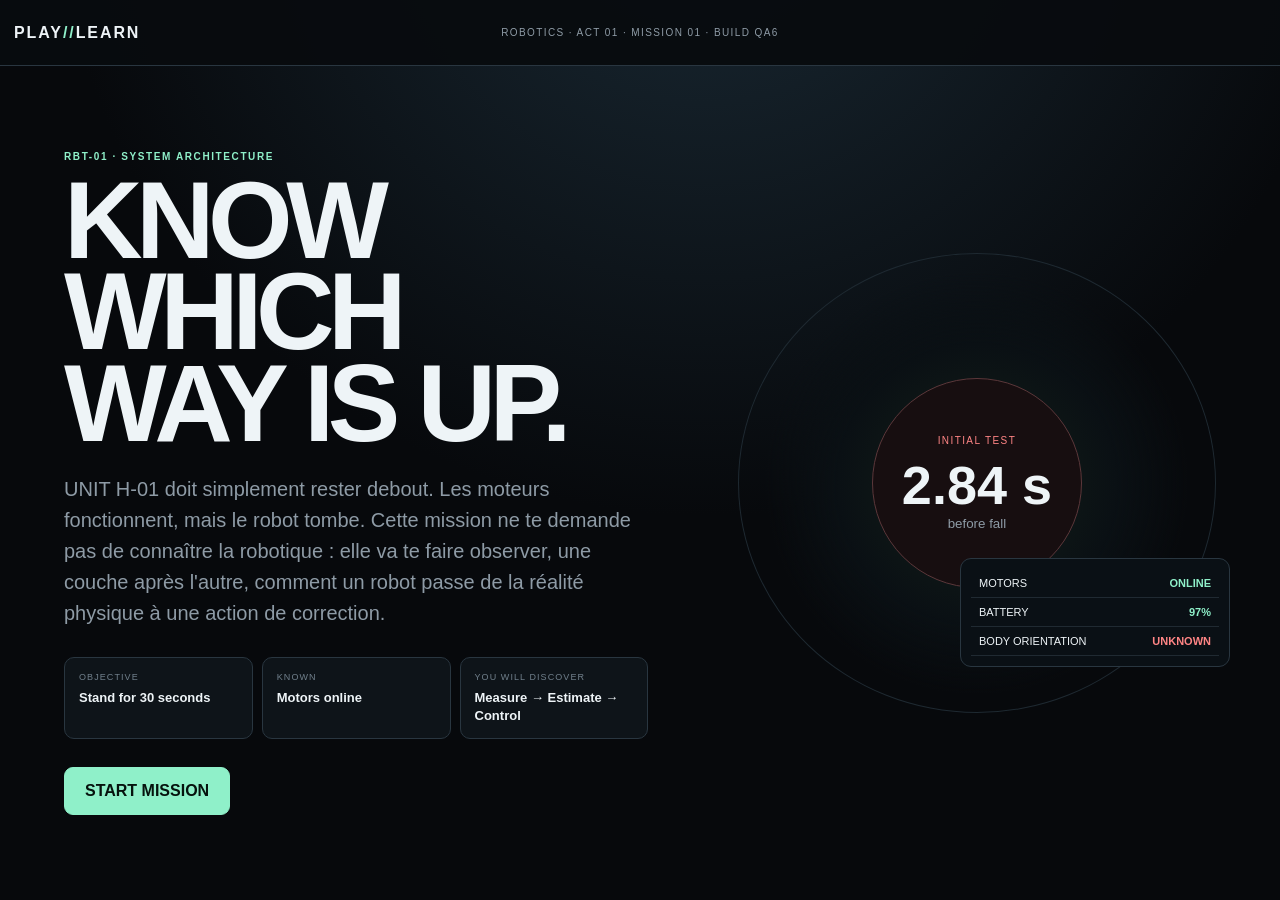
==== commit 72731632: "Mission 01 QA6 — rebuild tutorial flow around observation and meaning" ====
--- a/lab/index.html
+++ b/lab/index.html
@@ -5,14 +5,14 @@
 <meta name="viewport" content="width=device-width,initial-scale=1">
 <meta name="description" content="PLAY//LEARN Robotics Mission 01 — Know Which Way Is Up">
 <title>PLAY//LEARN — Mission 01</title>
-<link rel="stylesheet" href="../assets/css/lab-v005.css?v=qa5-20260810">
-<link rel="stylesheet" href="../assets/css/mission-qa5.css?v=qa5-20260810">
+<link rel="stylesheet" href="../assets/css/lab-v005.css?v=qa6-20260810">
+<link rel="stylesheet" href="../assets/css/mission-m01-qa6.css?v=qa6-20260810">
 </head>
 <body>
 <header class="topbar">
   <div class="topbar-inner">
     <a href="../" class="brand">PLAY<span>//</span>LEARN</a>
-    <div class="mission-id">ROBOTICS · ACT 01 · MISSION 01 · BUILD QA5</div>
+    <div class="mission-id">ROBOTICS · ACT 01 · MISSION 01 · BUILD QA6</div>
     <div class="topbar-spacer" aria-hidden="true"></div>
   </div>
 </header>
@@ -22,11 +22,11 @@
   <div class="intro-copy">
     <div class="kicker">RBT-01 · SYSTEM ARCHITECTURE</div>
     <h1>KNOW WHICH<br>WAY IS UP.</h1>
-    <p class="lead">UNIT H-01 doit simplement rester debout. Les moteurs fonctionnent, mais le robot ne parvient pas à maintenir son orientation. Tu ne vas pas répondre à un quiz : tu vas ouvrir le système, observer les signaux et réparer la chaîne.</p>
+    <p class="lead">UNIT H-01 doit simplement rester debout. Les moteurs fonctionnent, mais le robot tombe. Cette mission ne te demande pas de connaître la robotique : elle va te faire observer, une couche après l'autre, comment un robot passe de la réalité physique à une action de correction.</p>
     <div class="brief">
       <div><span>OBJECTIVE</span><b>Stand for 30 seconds</b></div>
       <div><span>KNOWN</span><b>Motors online</b></div>
-      <div><span>UNKNOWN</span><b>Why balance fails</b></div>
+      <div><span>YOU WILL DISCOVER</span><b>Measure → Estimate → Control</b></div>
     </div>
     <button id="startBtn" type="button" class="primary big">START MISSION</button>
   </div>
@@ -39,7 +39,7 @@
     <div class="signal-stack">
       <div><span>MOTORS</span><b class="ok">ONLINE</b></div>
       <div><span>BATTERY</span><b class="ok">97%</b></div>
-      <div><span>BASE ORIENTATION</span><b class="bad">UNKNOWN</b></div>
+      <div><span>BODY ORIENTATION</span><b class="bad">UNKNOWN</b></div>
     </div>
   </div>
 </section>
@@ -56,16 +56,18 @@
 
     <div id="instruction" class="instruction"></div>
 
-    <div id="taskStatus" class="task-status hidden">
-      <div class="task-status-head"><span>NEXT ACTION</span><b id="nextActionTitle"></b></div>
-      <div id="taskChecklist" class="task-checklist"></div>
+    <div id="investigation" class="investigation">
+      <div class="investigation-label">WHAT TO DO</div>
+      <div id="investigationAction" class="investigation-question"></div>
+      <div class="evidence-label">WHAT TO WATCH</div>
+      <div id="watchList" class="watch-list"></div>
     </div>
 
     <div class="tool-section">
       <div class="section-label">LIVE CONTROLS</div>
       <div id="imuPowerControl" class="control-row locked">
         <label>IMU power</label>
-        <button id="imuPower" class="toggle on">ONLINE</button>
+        <button id="imuPower" type="button" class="toggle on">ONLINE</button>
       </div>
       <div id="sensorDelayControl" class="range-control locked">
         <label><span>Sensor data age</span><b id="delayValue">85 ms</b></label>
@@ -85,9 +87,9 @@
         <h2>H-01 Systems Lab</h2>
       </div>
       <div class="stage-actions">
-        <button id="coachBtn" class="secondary utility-btn">ASK COACH</button>
-        <button id="resetBtn" class="secondary utility-btn">RESET</button>
-        <button id="runTestBtn" class="secondary run-btn">▶ RUN INITIAL TEST</button>
+        <button id="coachBtn" type="button" class="secondary utility-btn">ASK COACH</button>
+        <button id="resetBtn" type="button" class="secondary utility-btn">RESET</button>
+        <button id="runTestBtn" type="button" class="secondary run-btn">▶ RUN INITIAL TEST</button>
       </div>
     </div>
 
@@ -98,49 +100,143 @@
         <div class="torso"><div class="imu-module" id="imuModule">IMU</div><div class="compute-module">CPU</div></div>
         <div class="arm left"></div><div class="arm right"></div>
         <div class="leg left"><div class="foot"></div></div><div class="leg right"><div class="foot"></div></div>
-        <div id="grab-label" class="grab-label">DRAG LEFT ↔ RIGHT</div>
+        <div id="grab-label" class="grab-label hidden">DRAG BODY LEFT ↔ RIGHT</div>
       </div>
       <div class="angle-guide"><span>-20°</span><span>0°</span><span>+20°</span></div>
       <div id="failureStamp" class="failure-stamp hidden">FALL</div>
     </div>
 
     <div class="signals">
-      <div class="signal"><span>ACTUAL BODY ANGLE</span><b id="actualAngle">0.0°</b><div class="signalbar"><i id="actualBar"></i></div></div>
-      <div class="signal"><span>IMU RAW</span><b id="imuAngle">0.0°</b><div class="signalbar"><i id="imuBar"></i></div></div>
-      <div class="signal"><span>ESTIMATED ANGLE</span><b id="estimatedAngle">UNKNOWN</b><div class="signalbar"><i id="estimateBar"></i></div></div>
-    </div>
-    <div id="resultBox" class="result neutral"><strong>NO TEST RUN</strong><span>Observe the system before making assumptions.</span></div>
+      <div id="physicalSignal" class="signal">
+        <span>PHYSICAL REALITY · BODY ANGLE</span>
+        <b id="actualAngle">0.0°</b>
+        <small class="signal-explain">What the body is actually doing</small>
+        <div class="signalbar"><i id="actualBar"></i></div>
+      </div>
+      <div id="measurementSignal" class="signal">
+        <span>MEASUREMENT · IMU RAW</span>
+        <b id="imuAngle">0.0°</b>
+        <small class="signal-explain">What the sensor reports</small>
+        <div class="signalbar"><i id="imuBar"></i></div>
+      </div>
+      <div id="estimateSignal" class="signal">
+        <span>ESTIMATE · USABLE BODY STATE</span>
+        <b id="estimatedAngle">UNKNOWN</b>
+        <small class="signal-explain">What control can actually use</small>
+        <div class="signalbar"><i id="estimateBar"></i></div>
+      </div>
+    </div>
+
+    <div id="resultBox" class="result neutral">
+      <strong>READY</strong>
+      <span>Run the failure once. We will inspect one layer at a time.</span>
+    </div>
+
+    <div id="lessonCard" class="lesson-card hidden">
+      <div class="lesson-column">
+        <span>WHAT YOU JUST SAW</span>
+        <b id="lessonObservation"></b>
+      </div>
+      <div class="lesson-arrow">→</div>
+      <div class="lesson-column">
+        <span>WHY IT MATTERS</span>
+        <b id="lessonMeaning"></b>
+      </div>
+      <button id="lessonContinue" type="button" class="secondary lesson-continue" disabled>CONTINUE</button>
+    </div>
   </section>
 
   <aside class="right panel">
-    <div class="kicker">SYSTEM FLOW</div><h2>Information → Action</h2>
-    <p class="micro">Les composants peuvent fonctionner séparément et pourtant le robot échoue si l'information n'arrive pas au bon endroit, au bon moment.</p>
+    <div class="kicker">SYSTEM FLOW</div>
+    <h2>Reality → Measure → Estimate → Act</h2>
+    <p class="micro">Chaque bloc a un rôle différent. Une panne peut laisser certains blocs parfaitement sains.</p>
+
     <div id="flow" class="flow">
-      <div class="node" data-node="imu"><span>SENSOR</span><b>IMU</b><small id="imuNodeState">RAW DATA OK</small></div>
-      <div class="link broken" id="imuLink"><div class="wire"></div><div id="plug" class="plug" title="Sensor output"></div><div id="socket" class="socket" title="Estimator input"></div><div id="connectHint" class="connect-hint hidden">SELECT OUTPUT → INPUT</div></div>
-      <div class="node" data-node="estimator"><span>ESTIMATION</span><b>STATE ESTIMATOR</b><small id="estNodeState">NO INPUT</small></div>
+      <div id="imuNode" class="node" data-node="imu">
+        <span>SENSOR</span><b>IMU</b>
+        <em>MEASURES BODY MOTION</em>
+        <small id="imuNodeState">RAW DATA OK</small>
+      </div>
+
+      <div class="link broken" id="imuLink" role="button" tabindex="0" aria-label="Broken data link between IMU and State Estimator">
+        <div class="wire"></div>
+        <div id="breakMarker" class="break-marker">BROKEN DATA LINK</div>
+      </div>
+
+      <div id="estimatorNode" class="node" data-node="estimator">
+        <span>ESTIMATION</span><b>STATE ESTIMATOR</b>
+        <em>BUILDS A USABLE BODY STATE</em>
+        <small id="estNodeState">NO INPUT</small>
+      </div>
       <div class="link fixed"><div class="wire"></div></div>
-      <div class="node" data-node="control"><span>CONTROL</span><b>BALANCE CTRL</b><small id="controlNodeState">WAITING FOR STATE</small></div>
+
+      <div id="controlNode" class="node" data-node="control">
+        <span>CONTROL</span><b>BALANCE CTRL</b>
+        <em>DECIDES THE CORRECTION</em>
+        <small id="controlNodeState">WAITING FOR STATE</small>
+      </div>
       <div class="link fixed"><div class="wire"></div></div>
-      <div class="node" data-node="motors"><span>PLANT</span><b>LEG MOTORS</b><small class="ok">ONLINE</small></div>
-    </div>
+
+      <div id="motorsNode" class="node" data-node="motors">
+        <span>PHYSICAL PLANT</span><b>LEG MOTORS</b>
+        <em>APPLY FORCE TO THE BODY</em>
+        <small class="ok">ONLINE</small>
+      </div>
+    </div>
+
     <div class="diagnostics">
       <div class="section-label">DIAGNOSTICS</div>
       <div class="metric"><span>State confidence</span><b id="stateConfidence">0%</b></div>
       <div class="metric"><span>Control response</span><b id="controlResponse">92%</b></div>
       <div class="metric"><span>Balance margin</span><b id="balanceMargin">18%</b></div>
     </div>
-    <div class="log-wrap"><div class="section-label">SYSTEM LOG</div><pre id="systemLog">SYSTEM BOOT
+
+    <div class="log-wrap">
+      <div class="section-label">SYSTEM LOG</div>
+      <pre id="systemLog">SYSTEM BOOT
 MOTORS ........ ONLINE
 IMU ........... ONLINE
-STATE ......... UNAVAILABLE</pre></div>
+STATE ......... UNAVAILABLE</pre>
+    </div>
   </aside>
 </section>
 
-<div id="coachPanel" class="coach-panel hidden"><div class="coach-head"><div><span>PLAY//LEARN COACH</span><b>Contextual hint</b></div><button id="closeCoach" class="ghost">×</button></div><p id="coachText"></p></div>
-<div id="conceptReveal" class="modal hidden"><div class="modal-card"><div class="kicker">NAME WHAT YOU JUST DISCOVERED</div><h2 id="conceptTitle">STATE ESTIMATION</h2><p id="conceptText"></p><div class="concept-chain">MEASUREMENT <span>→</span> ESTIMATE <span>→</span> CONTROL <span>→</span> ACTION</div><button id="conceptContinue" class="primary">USE IT</button></div></div>
-<div id="completeModal" class="modal hidden"><div class="modal-card complete-card"><div class="kicker">MISSION COMPLETE</div><h2>ORIENTATION STACK INSTALLED.</h2><p>Tu as distingué l'état physique, la mesure, l'estimation et le contrôle à partir de leurs conséquences.</p><div class="mastery"><div><span>IMU</span><b>EXPLORED</b></div><div><span>STATE ESTIMATION</span><b>APPLIED</b></div><div><span>CONTROL</span><b>SEEN</b></div></div><div class="unlock-card"><span>PERSISTENT ROBOT UNLOCK</span><b>ORIENTATION STACK</b></div><div class="complete-actions"><a href="../#campaign" class="secondary buttonlink">CAMPAIGN</a><a href="./mission-02.html" class="primary buttonlink">NEXT MISSION →</a></div></div></div>
-
-<script src="../assets/js/lab-m01-qa5.js?v=qa5-20260810"></script>
+<div id="coachPanel" class="coach-panel hidden">
+  <div class="coach-head">
+    <div><span>PLAY//LEARN COACH</span><b>Contextual hint</b></div>
+    <button id="closeCoach" type="button" class="ghost">×</button>
+  </div>
+  <p id="coachText"></p>
+</div>
+
+<div id="conceptReveal" class="modal hidden">
+  <div class="modal-card">
+    <div class="kicker">YOU HAVE NOW BUILT THE MODEL</div>
+    <h2>MEASURE ≠ ESTIMATE ≠ CONTROL</h2>
+    <p id="conceptText"></p>
+    <div class="concept-chain">PHYSICAL STATE <span>→</span> MEASUREMENT <span>→</span> ESTIMATE <span>→</span> CONTROL <span>→</span> ACTION</div>
+    <button id="conceptContinue" type="button" class="primary">TEST THE WHOLE CHAIN</button>
+  </div>
+</div>
+
+<div id="completeModal" class="modal hidden">
+  <div class="modal-card complete-card">
+    <div class="kicker">MISSION COMPLETE</div>
+    <h2>ORIENTATION STACK INSTALLED.</h2>
+    <p>Tu as observé la différence entre réalité physique, mesure, estimation et contrôle — puis tu as diagnostiqué une deuxième panne sans répéter automatiquement la première solution.</p>
+    <div class="mastery">
+      <div><span>IMU</span><b>EXPLORED</b></div>
+      <div><span>STATE ESTIMATION</span><b>APPLIED</b></div>
+      <div><span>CONTROL</span><b>DIAGNOSED</b></div>
+    </div>
+    <div class="unlock-card"><span>PERSISTENT ROBOT UNLOCK</span><b>ORIENTATION STACK</b></div>
+    <div class="complete-actions">
+      <a href="../#campaign" class="secondary buttonlink">CAMPAIGN</a>
+      <a href="./mission-02.html" class="primary buttonlink">NEXT MISSION →</a>
+    </div>
+  </div>
+</div>
+
+<script src="../assets/js/lab-m01-qa6.js?v=qa6-20260810"></script>
 </body>
 </html>
--- a/assets/css/mission-m01-qa6.css
+++ b/assets/css/mission-m01-qa6.css
@@ -0,0 +1,17 @@
+/* Mission 01 QA6 — guided discovery without answer buttons */
+.investigation{margin:12px 0 14px;padding:12px;border:1px solid #30423c;border-radius:10px;background:#0b1312}
+.investigation-label,.evidence-label{font-size:8px;letter-spacing:.14em;color:#70808b;font-weight:900}
+.investigation-question{margin:5px 0 11px;color:#dce7ec;font-size:11px;line-height:1.45}
+.watch-list{display:grid;gap:6px}.watch-item{display:grid;grid-template-columns:13px 1fr;gap:6px;align-items:start;color:#82919b;font-size:9px;line-height:1.35}.watch-item i{font-style:normal;color:#56636d}.watch-item.seen{color:#c2ced4}.watch-item.seen i{color:var(--mint)}
+.control-row.locked,.range-control.locked{opacity:.24;pointer-events:none}
+.control-row:not(.locked),.range-control:not(.locked){border-radius:8px;background:#10201955;padding-left:7px;padding-right:7px;box-shadow:0 0 0 1px #8ff0c91a}
+.signal{position:relative}.signal-explain{display:block;color:#5f6e78;font-size:8px;line-height:1.3;margin-top:-2px;margin-bottom:7px}.signal.attention{box-shadow:0 0 0 1px #8ff0c955,0 0 22px #8ff0c914}
+.node em{display:block;font-style:normal;color:#64737e;font-size:7px;letter-spacing:.06em;margin:3px 0 5px}
+.link.broken{height:54px;cursor:default}.link.broken .wire{height:18px}
+.break-marker{display:none;position:absolute;left:50%;top:18px;transform:translateX(-50%);width:145px;padding:7px 8px;border:1px dashed var(--bad);border-radius:7px;background:#1a0f11;color:var(--bad);font-size:8px;font-weight:900;letter-spacing:.08em;text-align:center;z-index:8}
+.link.repairable{cursor:pointer}.link.repairable .break-marker{display:block;animation:qa6pulse 1.2s ease-in-out infinite}.link.repairable:focus{outline:none}.link.repairable:focus .break-marker{box-shadow:0 0 0 2px #ff858533}.link.connected .break-marker{display:none!important}.link.broken.connected .wire{height:100%!important;background:var(--mint)!important}
+@keyframes qa6pulse{0%,100%{box-shadow:0 0 0 0 #ff858522}50%{box-shadow:0 0 0 8px #ff858508}}
+.lesson-card{margin-top:9px;padding:13px;border:1px solid #38564c;border-radius:10px;background:#0b1512;display:grid;grid-template-columns:1fr 28px 1fr auto;gap:11px;align-items:center}.lesson-column span{display:block;font-size:8px;letter-spacing:.13em;color:#70808b;font-weight:900;margin-bottom:5px}.lesson-column b{display:block;font-size:11px;line-height:1.45;color:#d7e3e7}.lesson-column:last-of-type b{color:var(--mint)}.lesson-arrow{font-size:18px;color:#61726c;text-align:center}.lesson-continue{min-width:92px}.lesson-continue:disabled{opacity:.35}
+.layer-focus{box-shadow:0 0 0 1px #8ff0c955,0 0 24px #8ff0c914!important}.phase-brief{color:#aebcc4;font-size:10px;line-height:1.45}.phase-brief strong{color:var(--mint)}.failure-stamp{right:24px!important;top:22px!important}.grab-label{left:75px!important;top:154px!important;width:120px;text-align:center;color:var(--mint)!important}
+@media(max-width:1150px){.lesson-card{grid-template-columns:1fr 20px 1fr}.lesson-continue{grid-column:1/-1;width:100%}}
+@media(max-width:820px){.lesson-card{grid-template-columns:1fr}.lesson-arrow{transform:rotate(90deg)}.node em{font-size:8px}}
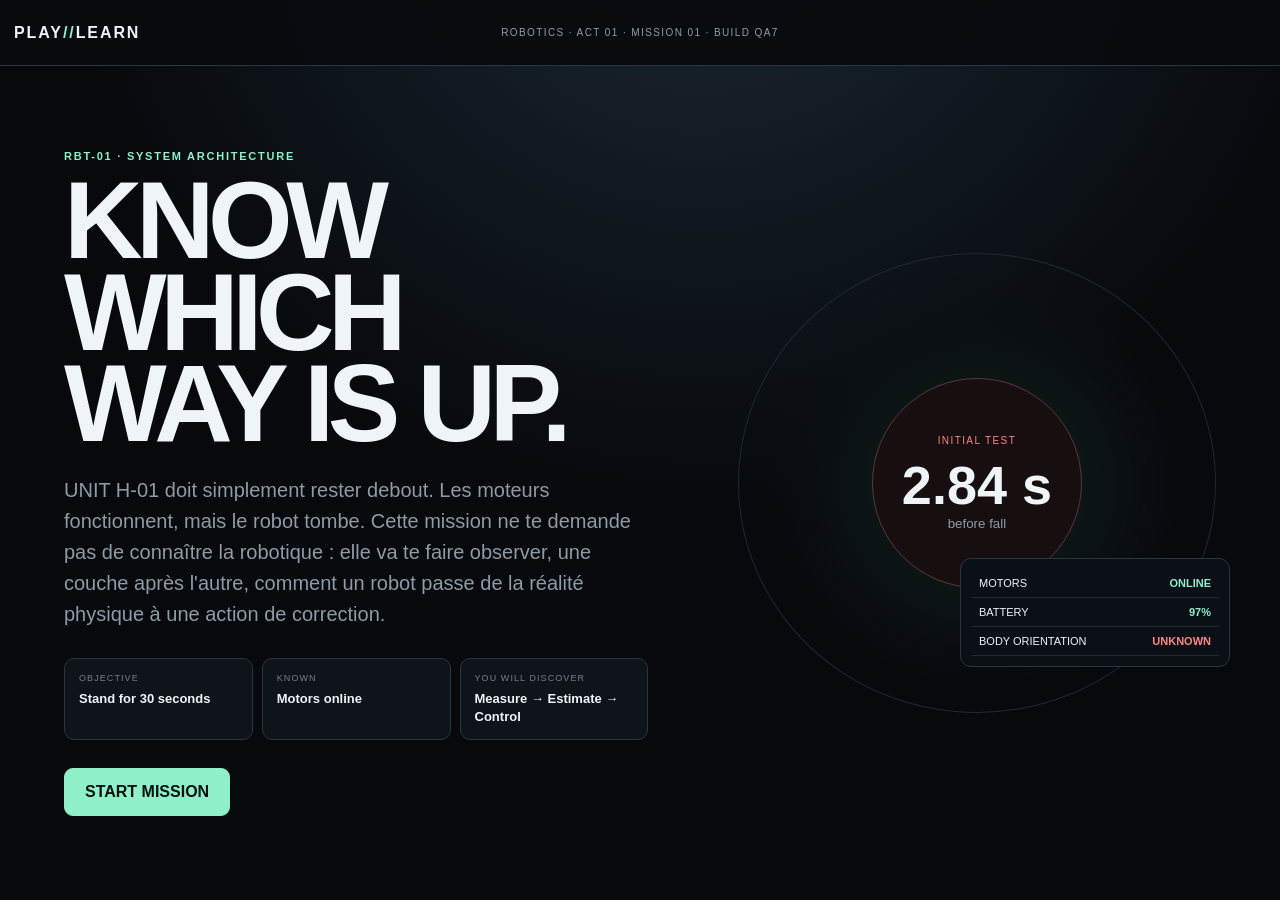
==== commit e3daf080: "QA7 Mission 01 — readable UI and manual final reflection" ====
--- a/lab/index.html
+++ b/lab/index.html
@@ -7,12 +7,13 @@
 <title>PLAY//LEARN — Mission 01</title>
 <link rel="stylesheet" href="../assets/css/lab-v005.css?v=qa6-20260810">
 <link rel="stylesheet" href="../assets/css/mission-m01-qa6.css?v=qa6-20260810">
+<link rel="stylesheet" href="../assets/css/mission-m01-qa7.css?v=qa7-20260810">
 </head>
 <body>
 <header class="topbar">
   <div class="topbar-inner">
     <a href="../" class="brand">PLAY<span>//</span>LEARN</a>
-    <div class="mission-id">ROBOTICS · ACT 01 · MISSION 01 · BUILD QA6</div>
+    <div class="mission-id">ROBOTICS · ACT 01 · MISSION 01 · BUILD QA7</div>
     <div class="topbar-spacer" aria-hidden="true"></div>
   </div>
 </header>
@@ -238,5 +239,6 @@
 </div>
 
 <script src="../assets/js/lab-m01-qa6.js?v=qa6-20260810"></script>
+<script src="../assets/js/lab-m01-qa7.js?v=qa7-20260810"></script>
 </body>
-</html>
+</html>
--- a/assets/css/mission-m01-qa7.css
+++ b/assets/css/mission-m01-qa7.css
@@ -0,0 +1,106 @@
+/* Mission 01 QA7 — readability pass for 100% browser zoom */
+
+/* Use more of a desktop display instead of presenting a tiny centered app. */
+.game{
+  max-width:1740px!important;
+  grid-template-columns:330px minmax(720px,1fr) 380px!important;
+  gap:14px!important;
+  padding:18px!important;
+}
+.panel{padding:19px!important}
+
+/* Core typography */
+.kicker,.section-label{font-size:11px!important}
+.phase-name{font-size:38px!important;line-height:1!important}
+.phase-goal{font-size:14px!important;line-height:1.5!important}
+.phase-count{font-size:10px!important}
+.phase-brief{font-size:13px!important;line-height:1.55!important}
+.instruction{min-height:92px!important;padding:15px!important}
+
+/* Investigation / pedagogy */
+.investigation{padding:15px!important;margin:14px 0 17px!important}
+.investigation-label,.evidence-label{font-size:10px!important}
+.investigation-question{font-size:13px!important;line-height:1.55!important;margin:7px 0 14px!important}
+.watch-list{gap:8px!important}
+.watch-item{grid-template-columns:17px 1fr!important;gap:7px!important;font-size:11px!important;line-height:1.45!important}
+
+/* Controls */
+.control-row,.range-control{font-size:13px!important;padding-top:14px!important;padding-bottom:14px!important}
+.range-control label{font-size:12px!important}
+.toggle{font-size:12px!important}
+input[type=range]{height:20px}
+
+/* Main stage */
+.stage-title h2,.right h2{font-size:28px!important}
+.stage-actions button{font-size:12px!important;height:39px!important}
+.stage{height:555px!important}
+.grab-label{font-size:10px!important;width:150px!important;left:60px!important}
+.angle-guide{font-size:10px!important}
+
+/* Signal cards are critical learning content, so make them genuinely readable. */
+.signal{padding:14px!important}
+.signal>span{font-size:10px!important;line-height:1.35!important}
+.signal>b{font-size:23px!important;margin:7px 0!important}
+.signal-explain{font-size:10px!important;line-height:1.4!important;margin-bottom:9px!important}
+.result{font-size:12px!important;line-height:1.45!important;padding:14px!important}
+
+/* System-flow panel */
+.micro{font-size:12px!important;line-height:1.55!important}
+.node{padding:12px!important}
+.node span{font-size:9px!important}
+.node b{font-size:15px!important}
+.node em{font-size:9px!important;line-height:1.3!important;margin:5px 0 7px!important}
+.node small{font-size:11px!important}
+.break-marker{font-size:10px!important;width:172px!important;padding:8px 10px!important}
+.metric{font-size:12px!important;padding:10px 0!important}
+.log-wrap pre{font-size:11px!important;line-height:1.55!important;padding:12px!important}
+
+/* Reflection cards: these are not transient toasts; they are part of the lesson. */
+.lesson-card{
+  margin-top:12px!important;
+  padding:17px!important;
+  grid-template-columns:1fr 34px 1fr auto!important;
+  gap:14px!important;
+}
+.lesson-column span{font-size:10px!important;margin-bottom:7px!important}
+.lesson-column b{font-size:13px!important;line-height:1.55!important}
+.lesson-arrow{font-size:22px!important}
+.lesson-continue{min-width:128px!important;font-size:12px!important;padding:12px 15px!important}
+
+/* Modal readability */
+.modal-card{width:min(760px,92vw)!important;padding:32px!important}
+.modal-card h2{font-size:44px!important;line-height:1.02!important}
+.modal-card p{font-size:15px!important;line-height:1.6!important}
+.concept-chain{font-size:11px!important;padding:16px!important}
+.modal-card button,.modal-card .buttonlink{font-size:13px!important;padding:13px 17px!important}
+
+/* Final reflection deserves stronger visual emphasis before mission completion. */
+.lesson-card.final-reflection{
+  border-color:#609e86!important;
+  background:linear-gradient(90deg,#0b1713,#10201a)!important;
+  box-shadow:0 0 0 1px #8ff0c922,0 16px 42px #0005!important;
+}
+.lesson-card.final-reflection .lesson-column:first-child b{color:#eef4f7!important}
+.lesson-card.final-reflection .lesson-continue{
+  background:var(--mint)!important;
+  border-color:var(--mint)!important;
+  color:#06120d!important;
+  font-weight:900!important;
+}
+
+@media(max-width:1450px){
+  .game{grid-template-columns:300px minmax(620px,1fr) 340px!important}
+  .phase-name{font-size:34px!important}
+}
+@media(max-width:1150px){
+  .game{grid-template-columns:280px minmax(560px,1fr)!important}
+  .lesson-card{grid-template-columns:1fr 24px 1fr!important}
+  .lesson-continue{grid-column:1/-1!important;width:100%!important}
+}
+@media(max-width:820px){
+  .game{grid-template-columns:1fr!important;padding:10px!important}
+  .panel{padding:15px!important}
+  .stage{height:500px!important}
+  .lesson-card{grid-template-columns:1fr!important}
+  .lesson-arrow{transform:rotate(90deg)}
+}
